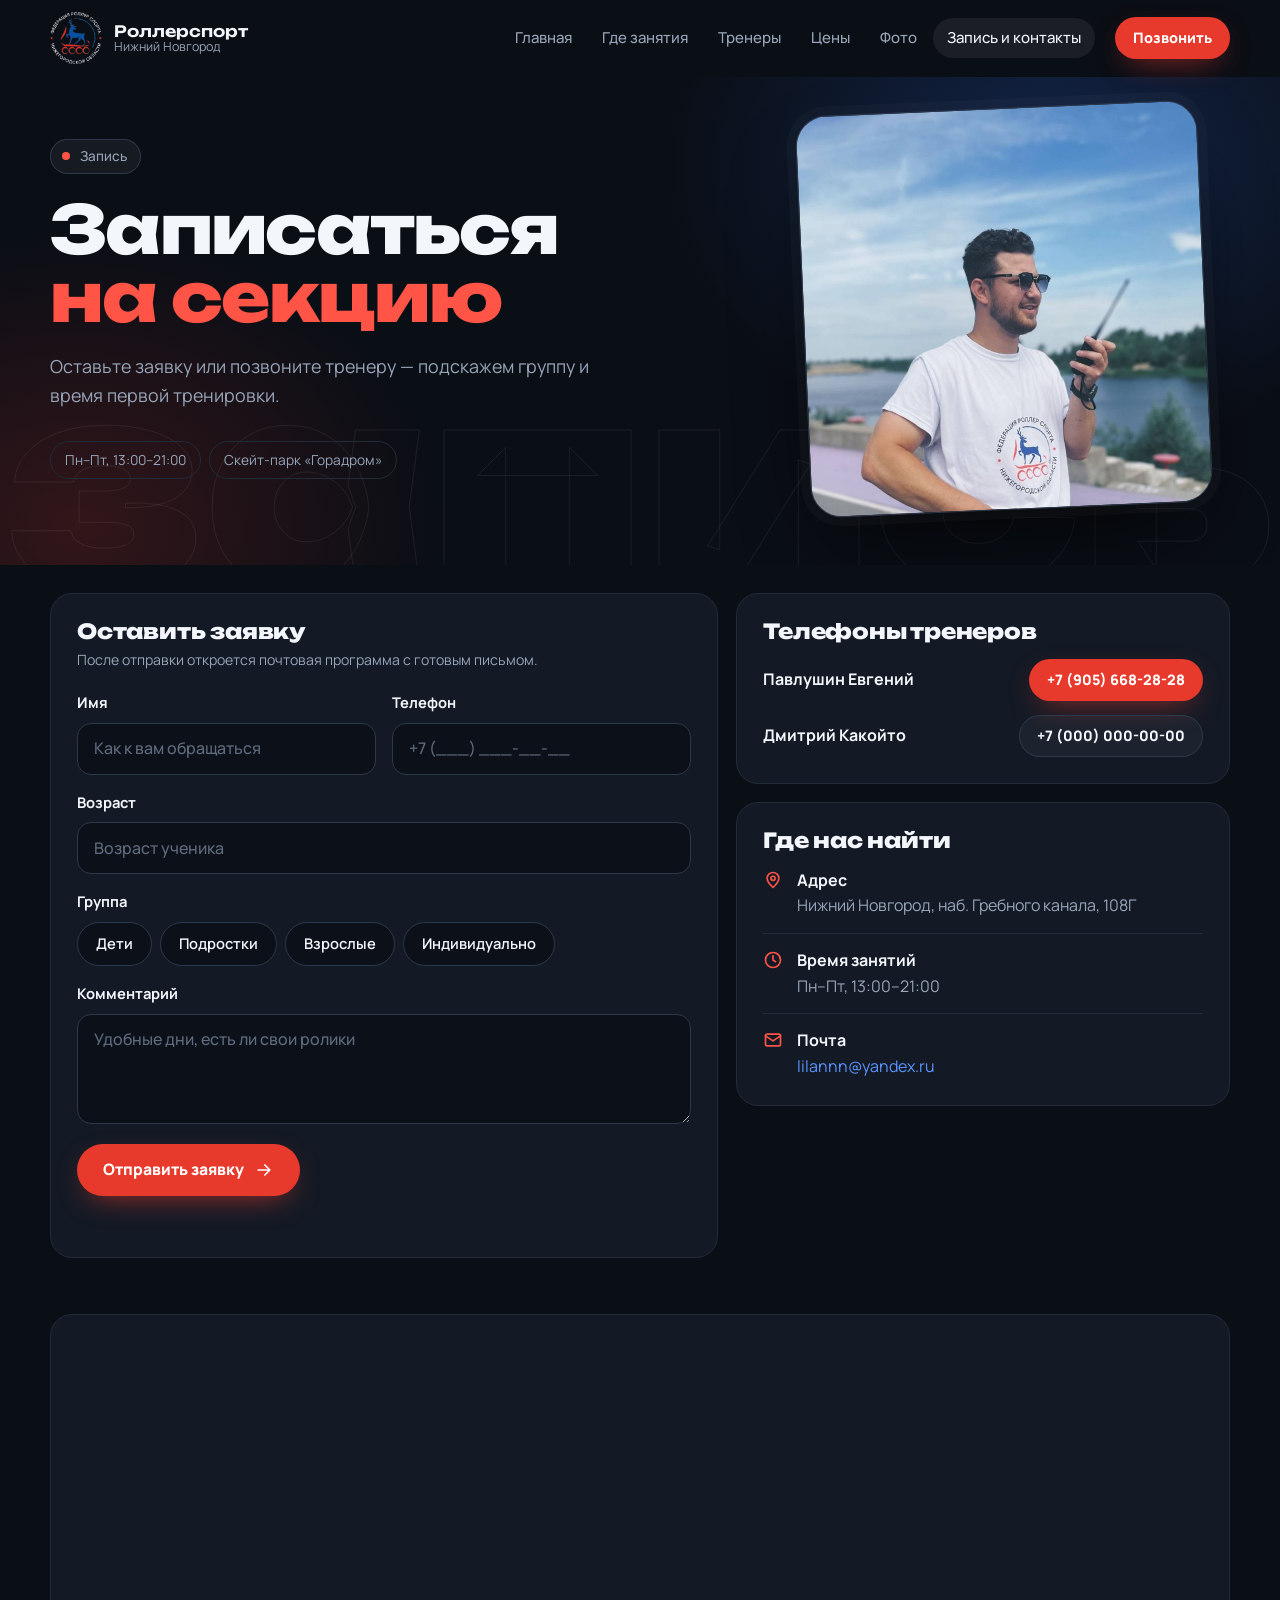
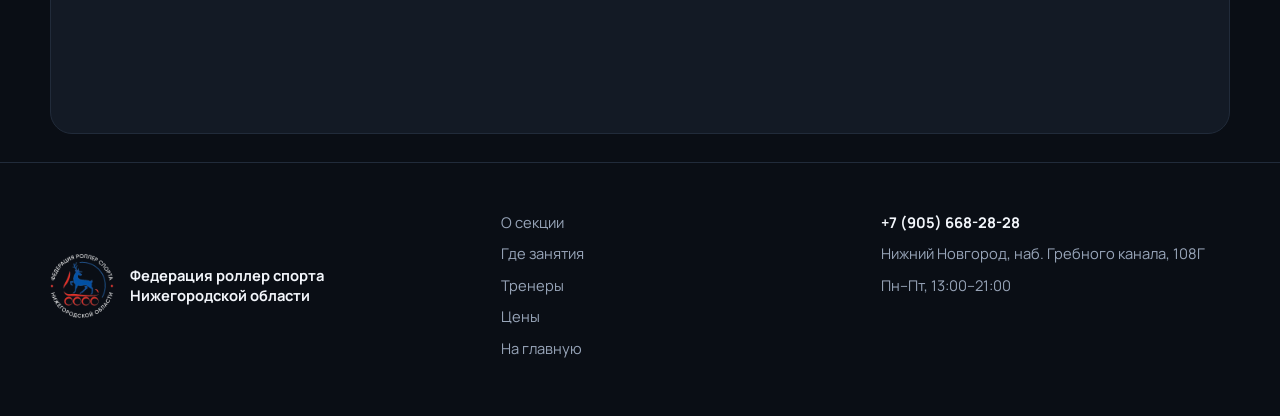
==== contact.html @ e59a6d03 "Add files via upload" ====
<!DOCTYPE html>
<html lang="ru">
<head>
    <meta charset="UTF-8">
    <meta name="viewport" content="width=device-width, initial-scale=1.0">
    <title>Запись и контакты — секция роллерспорта</title>
    <meta name="description" content="Запись в секцию роллерспорта в Нижнем Новгороде: заявка, телефоны тренеров, адрес и карта.">
    <meta name="theme-color" content="#0a0e15">
    <link rel="icon" href="assets/images/logo1.png">
    <link rel="preconnect" href="https://fonts.googleapis.com">
    <link rel="preconnect" href="https://fonts.gstatic.com" crossorigin>
    <link rel="stylesheet" href="https://fonts.googleapis.com/css2?family=Manrope:wght@400;500;700;800&family=Unbounded:wght@600;800&display=swap">
    <link rel="stylesheet" href="css/style.css">
    <script>document.documentElement.classList.add("js");</script>
</head>
<body>
    <header class="site-header" data-header>
        <div class="wrap header-inner">
            <a class="brand" href="index.html" aria-label="На главную">
                <img src="assets/images/logo-light.png" alt="Федерация роллер спорта Нижегородской области" width="52" height="52">
                <span class="brand-text">
                    <span class="brand-name">Роллерспорт</span>
                    <span class="brand-sub">Нижний Новгород</span>
                </span>
            </a>
            <nav class="nav" id="site-nav">
                <a href="index.html">Главная</a>
                <a href="index.html#place">Где занятия</a>
                <a href="index.html#coaches">Тренеры</a>
                <a href="index.html#prices">Цены</a>
                <a href="index.html#media">Фото</a>
                <a class="active" href="contact.html">Запись и контакты</a>
            </nav>
            <a class="btn btn-sm header-cta" href="tel:+79056682828">Позвонить</a>
            <button class="burger" type="button" aria-label="Меню" aria-expanded="false" aria-controls="site-nav" data-burger>
                <span></span><span></span>
            </button>
        </div>
    </header>

    <main>
        <section class="hero hero-page">
            <div class="hero-bg-word" aria-hidden="true">запись</div>
            <div class="wrap hero-grid">
                <div class="hero-text">
                    <p class="eyebrow" data-reveal><span class="live-dot"></span>Запись</p>
                    <h1 data-reveal style="--i:1">Записаться <em>на&nbsp;секцию</em></h1>
                    <p class="lead" data-reveal style="--i:2">
                        Оставьте заявку или позвоните тренеру — подскажем группу
                        и время первой тренировки.
                    </p>
                    <ul class="hero-facts" data-reveal style="--i:3">
                        <li>Пн–Пт, 13:00–21:00</li>
                        <li>Скейт-парк «Горадром»</li>
                    </ul>
                </div>
                <div class="page-photo-wrap" data-reveal style="--i:2">
                    <div class="page-photo">
                        <img src="assets/images/1beec65c-766d-4bf1-a9e1-2bc801464bb8.jpg" alt="Команда секции">
                    </div>
                </div>
            </div>
        </section>

        <section class="section section-tight">
            <div class="wrap">
                <div class="contact-grid">
                    <article class="card form-card" data-reveal>
                        <h2>Оставить заявку</h2>
                        <p class="form-note">После отправки откроется почтовая программа с готовым письмом.</p>
                        <form class="form" data-signup-form data-email="lilannn@yandex.ru">
                            <div class="form-row">
                                <label>
                                    Имя
                                    <input name="name" type="text" placeholder="Как к вам обращаться" autocomplete="name" required>
                                </label>
                                <label>
                                    Телефон
                                    <input name="phone" type="tel" placeholder="+7 (___) ___-__-__" autocomplete="tel" required>
                                </label>
                            </div>
                            <label>
                                Возраст
                                <input name="age" type="number" min="3" max="80" placeholder="Возраст ученика" inputmode="numeric">
                            </label>
                            <fieldset class="group-pick">
                                <legend>Группа</legend>
                                <label class="pill"><input type="radio" name="group" value="Дети" required><span>Дети</span></label>
                                <label class="pill"><input type="radio" name="group" value="Подростки"><span>Подростки</span></label>
                                <label class="pill"><input type="radio" name="group" value="Взрослые"><span>Взрослые</span></label>
                                <label class="pill"><input type="radio" name="group" value="Индивидуально"><span>Индивидуально</span></label>
                            </fieldset>
                            <label>
                                Комментарий
                                <textarea name="comment" placeholder="Удобные дни, есть ли свои ролики"></textarea>
                            </label>
                            <button class="btn" type="submit">
                                Отправить заявку
                                <svg class="icon" viewBox="0 0 24 24" aria-hidden="true"><path d="M5 12h14M13 6l6 6-6 6"/></svg>
                            </button>
                            <p class="form-status" data-form-status role="status"></p>
                        </form>
                    </article>

                    <div class="stack">
                        <article class="card" data-reveal style="--i:1">
                            <h2>Телефоны тренеров</h2>
                            <ul class="phone-list">
                                <li>
                                    <span>Павлушин Евгений</span>
                                    <a class="btn btn-sm" href="tel:+79056682828">+7 (905) 668-28-28</a>
                                </li>
                                <li>
                                    <span>Дмитрий Какойто</span>
                                    <a class="btn btn-sm btn-ghost" href="tel:+70000000000">+7 (000) 000-00-00</a>
                                </li>
                            </ul>
                        </article>

                        <article class="card" data-reveal style="--i:2">
                            <h2>Где нас найти</h2>
                            <ul class="info-list">
                                <li>
                                    <svg class="icon" viewBox="0 0 24 24" aria-hidden="true"><path d="M12 21s-7-6.2-7-11a7 7 0 0 1 14 0c0 4.8-7 11-7 11z"/><circle cx="12" cy="10" r="2.5"/></svg>
                                    <div><strong>Адрес</strong>Нижний Новгород, наб. Гребного канала, 108Г</div>
                                </li>
                                <li>
                                    <svg class="icon" viewBox="0 0 24 24" aria-hidden="true"><circle cx="12" cy="12" r="9"/><path d="M12 7v5l3 2"/></svg>
                                    <div><strong>Время занятий</strong>Пн–Пт, 13:00–21:00</div>
                                </li>
                                <li>
                                    <svg class="icon" viewBox="0 0 24 24" aria-hidden="true"><rect x="3" y="5" width="18" height="14" rx="2"/><path d="M3 7l9 6 9-6"/></svg>
                                    <div><strong>Почта</strong><a href="mailto:lilannn@yandex.ru">lilannn@yandex.ru</a></div>
                                </li>
                            </ul>
                        </article>
                    </div>
                </div>
            </div>
        </section>

        <section class="section section-tight">
            <div class="wrap">
                <div class="map-frame" data-reveal>
                    <iframe
                        src="https://yandex.ru/map-widget/v1/?text=%D0%9D%D0%B8%D0%B6%D0%BD%D0%B8%D0%B9%20%D0%9D%D0%BE%D0%B2%D0%B3%D0%BE%D1%80%D0%BE%D0%B4%2C%20%D0%BD%D0%B0%D0%B1%D0%B5%D1%80%D0%B5%D0%B6%D0%BD%D0%B0%D1%8F%20%D0%93%D1%80%D0%B5%D0%B1%D0%BD%D0%BE%D0%B3%D0%BE%20%D0%BA%D0%B0%D0%BD%D0%B0%D0%BB%D0%B0%2C%20108%D0%93&amp;z=15"
                        title="Карта: набережная Гребного канала, 108Г"
                        loading="lazy"
                        allowfullscreen></iframe>
                </div>
            </div>
        </section>
    </main>

    <footer class="site-footer">
        <div class="wrap footer-inner">
            <div class="footer-brand">
                <img src="assets/images/logo-light.png" alt="" width="64" height="64" loading="lazy">
                <p>Федерация роллер спорта<br>Нижегородской области</p>
            </div>
            <nav class="footer-nav" aria-label="Разделы">
                <a href="index.html#about">О секции</a>
                <a href="index.html#place">Где занятия</a>
                <a href="index.html#coaches">Тренеры</a>
                <a href="index.html#prices">Цены</a>
                <a href="index.html">На главную</a>
            </nav>
            <div class="footer-contacts">
                <a href="tel:+79056682828">+7 (905) 668-28-28</a>
                <span>Нижний Новгород, наб. Гребного канала, 108Г</span>
                <span>Пн–Пт, 13:00–21:00</span>
            </div>
        </div>
    </footer>

    <script src="js/main.js"></script>
</body>
</html>
---- css/style.css ----
/* Цвета взяты из логотипа федерации: красный и синий на тёмном фоне */
:root {
    --bg: #0a0e15;
    --bg-alt: #0d121b;
    --card: #131a25;
    --card-2: #182130;
    --line: #212b3a;
    --line-2: #2c384b;
    --text: #f3f6fb;
    --muted: #98a5b9;
    --red: #e8392d;
    --red-2: #ff5446;
    --blue: #2a64d4;
    --blue-2: #5b95ff;
    --ok: #57d9a3;
    --danger: #ff6b6b;
    --radius: 22px;
    --radius-sm: 14px;
    --ease-out: cubic-bezier(0.22, 1, 0.36, 1);
    --font-display: "Unbounded", "Arial Black", Arial, sans-serif;
    --font-body: "Manrope", Arial, Helvetica, sans-serif;
}

*,
*::before,
*::after {
    box-sizing: border-box;
    margin: 0;
    padding: 0;
}

html {
    scroll-behavior: smooth;
    scroll-padding-top: 88px;
    -webkit-text-size-adjust: 100%;
}

body {
    font-family: var(--font-body);
    font-size: 1rem;
    background: var(--bg);
    color: var(--text);
    line-height: 1.6;
    min-height: 100vh;
    overflow-x: hidden;
    -webkit-tap-highlight-color: transparent;
}

::selection {
    background: var(--red);
    color: #fff;
}

img,
video {
    max-width: 100%;
    display: block;
}

a {
    color: var(--blue-2);
    text-decoration: none;
}

button {
    font: inherit;
    color: inherit;
}

:focus-visible {
    outline: 2px solid var(--blue-2);
    outline-offset: 3px;
}

.icon {
    width: 20px;
    height: 20px;
    flex: none;
    fill: none;
    stroke: currentColor;
    stroke-width: 2;
    stroke-linecap: round;
    stroke-linejoin: round;
}

.wrap {
    width: min(1180px, calc(100% - 32px));
    margin: 0 auto;
}

h1,
h2,
h3 {
    font-family: var(--font-display);
    line-height: 1.1;
    letter-spacing: -0.01em;
    text-wrap: balance;
}

h1 {
    font-weight: 800;
    font-size: clamp(2.2rem, 5.2vw, 4.4rem);
    line-height: 1.02;
    letter-spacing: -0.025em;
    margin-bottom: 20px;
    hyphens: manual;
}

h1 em {
    font-style: normal;
    color: var(--red-2);
}

h2 {
    font-weight: 800;
    font-size: clamp(1.7rem, 3.4vw, 2.6rem);
}

h3 {
    font-weight: 600;
    font-size: 1.15rem;
}

/* ---------- Кнопки ---------- */

.btn {
    display: inline-flex;
    align-items: center;
    justify-content: center;
    gap: 10px;
    min-height: 52px;
    padding: 0 26px;
    border: 0;
    border-radius: 999px;
    background: var(--red);
    color: #fff;
    font-weight: 800;
    font-size: 0.98rem;
    cursor: pointer;
    white-space: nowrap;
    transition: background-color 0.2s, transform 0.16s var(--ease-out), box-shadow 0.2s;
    box-shadow: 0 10px 30px -12px rgba(232, 57, 45, 0.8);
}

.btn:active {
    transform: scale(0.97);
}

.btn-sm {
    min-height: 42px;
    padding: 0 18px;
    font-size: 0.9rem;
}

.btn-ghost {
    background: rgba(255, 255, 255, 0.04);
    color: var(--text);
    box-shadow: inset 0 0 0 1px var(--line-2);
}

.round-btn {
    display: grid;
    place-items: center;
    width: 44px;
    height: 44px;
    border: 0;
    border-radius: 50%;
    background: rgba(10, 14, 21, 0.55);
    -webkit-backdrop-filter: blur(10px);
    backdrop-filter: blur(10px);
    color: #fff;
    cursor: pointer;
    box-shadow: inset 0 0 0 1px rgba(255, 255, 255, 0.14);
    transition: background-color 0.2s, transform 0.16s var(--ease-out);
}

.round-btn:active {
    transform: scale(0.94);
}

.link-arrow {
    display: inline-flex;
    align-items: center;
    gap: 8px;
    font-weight: 700;
    color: var(--text);
}

.link-arrow .icon {
    width: 18px;
    height: 18px;
    color: var(--red-2);
    transition: transform 0.25s var(--ease-out);
}

@media (hover: hover) and (pointer: fine) {
    .btn:hover {
        background: var(--red-2);
    }

    .btn-ghost:hover {
        background: rgba(255, 255, 255, 0.09);
    }

    .round-btn:hover {
        background: rgba(10, 14, 21, 0.8);
    }

    .link-arrow:hover .icon {
        transform: translateX(4px);
    }
}

/* ---------- Шапка ---------- */

.site-header {
    position: sticky;
    top: 0;
    z-index: 50;
    border-bottom: 1px solid transparent;
    transition: background-color 0.3s, border-color 0.3s;
}

.site-header.is-scrolled,
.site-header.nav-open {
    background: rgba(10, 14, 21, 0.85);
    -webkit-backdrop-filter: blur(14px);
    backdrop-filter: blur(14px);
    border-color: var(--line);
}

.header-inner {
    display: flex;
    align-items: center;
    gap: 20px;
    min-height: 76px;
}

/* Светлая версия логотипа (logo-light.png) стоит прямо на тёмном фоне, без подложки */
.brand {
    display: flex;
    align-items: center;
    gap: 12px;
    color: var(--text);
    margin-right: auto;
}

.brand img {
    width: 52px;
    height: 52px;
}

.brand-text {
    display: grid;
    line-height: 1.15;
}

.brand-name {
    font-family: var(--font-display);
    font-weight: 600;
    font-size: 0.98rem;
}

.brand-sub {
    font-size: 0.78rem;
    color: var(--muted);
}

.nav {
    display: flex;
    gap: 2px;
}

.nav a {
    padding: 8px 14px;
    border-radius: 999px;
    color: var(--muted);
    font-weight: 500;
    font-size: 0.94rem;
    transition: color 0.2s, background-color 0.2s;
}

.nav a.active {
    color: var(--text);
    background: rgba(255, 255, 255, 0.07);
}

@media (hover: hover) and (pointer: fine) {
    .nav a:hover {
        color: var(--text);
        background: rgba(255, 255, 255, 0.05);
    }
}

.burger {
    display: none;
    width: 44px;
    height: 44px;
    border: 0;
    border-radius: 50%;
    background: rgba(255, 255, 255, 0.06);
    cursor: pointer;
    position: relative;
}

.burger span {
    position: absolute;
    left: 13px;
    right: 13px;
    height: 2px;
    border-radius: 2px;
    background: var(--text);
    transition: transform 0.25s var(--ease-out);
}

.burger span:first-child {
    transform: translateY(-4px);
}

.burger span:last-child {
    transform: translateY(4px);
}

.nav-open .burger span:first-child {
    transform: rotate(45deg);
}

.nav-open .burger span:last-child {
    transform: rotate(-45deg);
}

/* ---------- Первый экран ---------- */

.hero {
    position: relative;
    overflow: hidden;
    padding: 32px 0 88px;
}

.hero::before {
    content: "";
    position: absolute;
    inset: 0;
    background:
        radial-gradient(560px 420px at 82% 18%, rgba(42, 100, 212, 0.28), transparent 70%),
        radial-gradient(520px 420px at 6% 92%, rgba(232, 57, 45, 0.18), transparent 70%);
    pointer-events: none;
}

.hero-bg-word {
    position: absolute;
    left: 50%;
    bottom: -0.2em;
    transform: translateX(-50%);
    font-family: var(--font-display);
    font-weight: 800;
    font-size: clamp(6rem, 21vw, 19rem);
    line-height: 1;
    color: transparent;
    -webkit-text-stroke: 1px rgba(255, 255, 255, 0.07);
    white-space: nowrap;
    pointer-events: none;
    user-select: none;
}

.hero-grid {
    position: relative;
    display: grid;
    grid-template-columns: 1.2fr 0.8fr;
    gap: 48px;
    align-items: center;
}

.eyebrow {
    display: inline-flex;
    align-items: center;
    gap: 10px;
    margin-bottom: 22px;
    padding: 7px 14px 7px 12px;
    border-radius: 999px;
    background: rgba(255, 255, 255, 0.05);
    box-shadow: inset 0 0 0 1px var(--line-2);
    color: var(--muted);
    font-size: 0.85rem;
    font-weight: 500;
}

.live-dot {
    width: 8px;
    height: 8px;
    border-radius: 50%;
    background: var(--red-2);
    box-shadow: 0 0 0 0 rgba(255, 84, 70, 0.6);
    animation: pulse 2.4s ease-out infinite;
}

@keyframes pulse {
    0% { box-shadow: 0 0 0 0 rgba(255, 84, 70, 0.55); }
    70%, 100% { box-shadow: 0 0 0 10px rgba(255, 84, 70, 0); }
}

.lead {
    color: var(--muted);
    font-size: 1.12rem;
    max-width: 52ch;
}

.hero-actions {
    display: flex;
    gap: 12px;
    flex-wrap: wrap;
    margin-top: 30px;
}

.hero-facts {
    list-style: none;
    display: flex;
    flex-wrap: wrap;
    gap: 8px;
    margin-top: 32px;
}

.hero-facts li {
    padding: 7px 14px;
    border-radius: 999px;
    border: 1px solid var(--line);
    color: var(--muted);
    font-size: 0.86rem;
}

.hero-media {
    position: relative;
    justify-self: center;
    width: min(100%, 340px);
}

.video-frame {
    position: relative;
    aspect-ratio: 9 / 16;
    border-radius: 30px;
    overflow: hidden;
    background: var(--card);
    transform: rotate(2.5deg);
    box-shadow:
        0 0 0 1px var(--line-2),
        0 0 0 10px rgba(255, 255, 255, 0.025),
        0 40px 90px -30px rgba(0, 0, 0, 0.9),
        0 20px 60px -30px rgba(42, 100, 212, 0.6);
}

.video-frame video {
    width: 100%;
    height: 100%;
    object-fit: cover;
}

.video-ctrl {
    position: absolute;
    right: 14px;
    bottom: 14px;
    display: flex;
    gap: 8px;
}

.icon-play,
.icon-sound,
.is-paused .icon-pause,
.has-sound .icon-muted {
    display: none;
}

.is-paused .icon-play,
.has-sound .icon-sound {
    display: block;
}

/* Круглый бейдж с текстом по кругу — перекличка с логотипом */
.spin-badge {
    position: absolute;
    left: -64px;
    bottom: 56px;
    width: 128px;
    height: 128px;
    display: grid;
    place-items: center;
    border-radius: 50%;
    background: var(--red);
    color: #fff;
    box-shadow: 0 18px 40px -14px rgba(232, 57, 45, 0.9);
    transition: transform 0.3s var(--ease-out);
}

.spin-badge-ring {
    position: absolute;
    inset: 0;
    width: 100%;
    height: 100%;
    animation: spin 18s linear infinite;
}

.spin-badge-ring text {
    fill: #fff;
    font-family: var(--font-display);
    font-weight: 600;
    font-size: 10.5px;
    text-transform: uppercase;
}

.spin-badge-wheels {
    width: 50px;
    fill: none;
    stroke: #fff;
    stroke-width: 1.8;
}

@keyframes spin {
    to { transform: rotate(360deg); }
}

@media (hover: hover) and (pointer: fine) {
    .spin-badge:hover {
        transform: scale(1.06);
    }
}

/* ---------- Бегущие ленты ---------- */

.tickers {
    position: relative;
    z-index: 2;
    height: 150px;
    margin-top: -40px;
    overflow: hidden;
}

.ticker {
    position: absolute;
    left: -5%;
    width: 110%;
    top: 50%;
    padding: 14px 0;
    overflow: hidden;
}

.ticker-red {
    background: var(--red);
    transform: translateY(-50%) rotate(-2.5deg);
    box-shadow: 0 20px 40px -20px rgba(0, 0, 0, 0.8);
}

.ticker-blue {
    background: var(--blue);
    transform: translateY(-50%) rotate(2deg);
}

.ticker-track {
    display: flex;
    width: max-content;
    animation: ticker 38s linear infinite;
}

.ticker-blue .ticker-track {
    animation-direction: reverse;
    animation-duration: 46s;
}

.ticker-group {
    display: flex;
}

.ticker span {
    display: inline-flex;
    align-items: center;
    font-family: var(--font-display);
    font-weight: 800;
    font-size: clamp(1rem, 2vw, 1.35rem);
    text-transform: uppercase;
    letter-spacing: 0.02em;
    color: #fff;
    white-space: nowrap;
}

.ticker span::after {
    content: "";
    width: 12px;
    height: 12px;
    margin: 0 28px;
    border: 2.5px solid currentColor;
    border-radius: 50%;
    opacity: 0.7;
}

@keyframes ticker {
    to { transform: translateX(-50%); }
}

/* ---------- Секции ---------- */

.section {
    padding: 88px 0;
}

.section-tight {
    padding: 28px 0;
}

.section-alt {
    background: var(--bg-alt);
    border-block: 1px solid var(--line);
}

.section-head {
    display: flex;
    justify-content: space-between;
    align-items: flex-end;
    gap: 24px 48px;
    margin-bottom: 40px;
}

.section-head p {
    color: var(--muted);
    max-width: 40ch;
}

.section-num {
    display: inline-block;
    margin-bottom: 12px;
    font-family: var(--font-display);
    font-weight: 600;
    font-size: 0.85rem;
    color: var(--red-2);
}

.section-num::after {
    content: "";
    display: inline-block;
    width: 32px;
    height: 2px;
    margin-left: 10px;
    vertical-align: middle;
    background: currentColor;
}

.grid-3,
.grid-2 {
    display: grid;
    gap: 18px;
}

.grid-3 {
    grid-template-columns: repeat(3, 1fr);
}

.grid-2 {
    grid-template-columns: 1fr 1fr;
}

.card {
    background: var(--card);
    border: 1px solid var(--line);
    border-radius: var(--radius);
    padding: 26px;
}

.card h2 {
    font-size: 1.3rem;
    margin-bottom: 16px;
}

.stack {
    display: grid;
    gap: 18px;
    align-content: start;
}

/* Счётчики */
.stats {
    display: grid;
    grid-template-columns: repeat(4, 1fr);
    margin-bottom: 40px;
    border: 1px solid var(--line);
    border-radius: var(--radius);
    background: var(--card);
    overflow: hidden;
}

.stat {
    padding: 26px 24px;
    border-left: 1px solid var(--line);
}

.stat:first-child {
    border-left: 0;
}

.stat dt {
    display: flex;
    align-items: baseline;
    gap: 8px;
    font-family: var(--font-display);
    font-weight: 800;
    font-size: clamp(2.4rem, 4vw, 3.4rem);
    line-height: 1;
    color: var(--text);
    font-variant-numeric: tabular-nums;
}

.stat:nth-child(odd) dt span {
    color: var(--red-2);
}

.stat:nth-child(even) dt span {
    color: var(--blue-2);
}

.stat dt small {
    font-size: 1rem;
    font-weight: 600;
}

.stat dd {
    margin-top: 10px;
    color: var(--muted);
    font-size: 0.92rem;
}

/* Карточки «О секции» */
.feature {
    background: var(--card);
    border: 1px solid var(--line);
    border-radius: var(--radius);
    padding: 10px 10px 24px;
}

.feature h3,
.feature p {
    padding: 0 14px;
}

.feature h3 {
    margin: 20px 0 8px;
    font-size: 1.25rem;
}

.feature p {
    color: var(--muted);
}

.feature-photo {
    position: relative;
    aspect-ratio: 4 / 3;
    border-radius: 16px;
    overflow: hidden;
    background: var(--card-2);
}

.feature-photo img,
.coach-photo img,
.place-photo img,
.bento-item img,
.page-photo img {
    width: 100%;
    height: 100%;
    object-fit: cover;
    transition: transform 0.7s var(--ease-out);
}

.chip {
    position: absolute;
    left: 12px;
    top: 12px;
    padding: 5px 12px;
    border-radius: 999px;
    background: rgba(10, 14, 21, 0.7);
    -webkit-backdrop-filter: blur(8px);
    backdrop-filter: blur(8px);
    font-size: 0.8rem;
    font-weight: 700;
}

@media (hover: hover) and (pointer: fine) {
    .feature:hover .feature-photo img,
    .coach:hover .coach-photo img,
    .place-photo:hover img,
    .bento-item:hover img {
        transform: scale(1.05);
    }
}

/* Где занятия */
.place {
    display: grid;
    grid-template-columns: 0.9fr 1.1fr;
    gap: 18px;
}

.place-card {
    display: flex;
    flex-direction: column;
    gap: 24px;
}

.place-card .btn {
    align-self: flex-start;
    margin-top: auto;
}

.info-list {
    list-style: none;
}

.info-list li {
    display: flex;
    gap: 14px;
    padding: 14px 0;
    border-bottom: 1px solid var(--line);
    color: var(--muted);
}

.info-list li:first-child {
    padding-top: 0;
}

.info-list li:last-child {
    border-bottom: 0;
    padding-bottom: 0;
}

.info-list .icon {
    margin-top: 2px;
    color: var(--red-2);
}

.info-list strong {
    display: block;
    color: var(--text);
    font-weight: 700;
}

.place-photo {
    position: relative;
    min-height: 360px;
    border-radius: var(--radius);
    overflow: hidden;
    background: var(--card);
}

.place-photo img {
    position: absolute;
    inset: 0;
}

.place-photo figcaption {
    position: absolute;
    left: 0;
    right: 0;
    bottom: 0;
    padding: 60px 24px 22px;
    background: linear-gradient(transparent, rgba(5, 8, 13, 0.85));
    font-family: var(--font-display);
    font-weight: 600;
    font-size: 1.15rem;
}

/* Тренеры */
.coach {
    display: grid;
    grid-template-columns: 0.85fr 1fr;
    gap: 6px;
    background: var(--card);
    border: 1px solid var(--line);
    border-radius: var(--radius);
    padding: 10px;
}

.coach-photo {
    aspect-ratio: 4 / 5;
    border-radius: 16px;
    overflow: hidden;
    background: var(--card-2);
}

.coach-body {
    display: flex;
    flex-direction: column;
    padding: 16px 14px 14px 18px;
}

.coach-body h3 {
    font-size: 1.3rem;
}

.coach-groups {
    margin-top: 8px;
    color: var(--muted);
}

.coach-exp {
    margin: auto 0 20px;
    padding-top: 20px;
    color: var(--muted);
    font-size: 0.95rem;
}

.coach-exp span {
    display: block;
    font-family: var(--font-display);
    font-weight: 800;
    font-size: 3.4rem;
    line-height: 1;
    color: var(--text);
}

.coach-body .btn {
    align-self: flex-start;
}

/* Цены */
.price-card {
    position: relative;
    display: flex;
    flex-direction: column;
    gap: 8px;
    padding: 28px 26px;
    background: var(--card);
    border: 1px solid var(--line);
    border-radius: var(--radius);
    overflow: hidden;
}

.price-card p {
    color: var(--muted);
}

.price-card .price {
    margin: 18px 0 20px;
    font-family: var(--font-display);
    font-weight: 600;
    font-size: 1.5rem;
    color: var(--text);
}

.price-card .link-arrow {
    margin-top: auto;
}

.price-tag {
    display: grid;
    place-items: center;
    width: 56px;
    height: 56px;
    margin-bottom: 16px;
    border-radius: 50%;
    border: 2px solid var(--line-2);
    font-family: var(--font-display);
    font-weight: 800;
    font-size: 1rem;
}

.price-card-accent {
    background:
        radial-gradient(380px 240px at 100% 0%, rgba(232, 57, 45, 0.28), transparent 70%),
        var(--card);
    border-color: rgba(232, 57, 45, 0.45);
}

.price-card-accent .price-tag {
    border-color: var(--red);
    color: var(--red-2);
}

/* Галерея */
.bento {
    display: grid;
    grid-template-columns: repeat(3, 1fr);
    grid-auto-rows: 260px;
    gap: 14px;
}

.bento-item {
    position: relative;
    padding: 0;
    border: 0;
    border-radius: var(--radius);
    overflow: hidden;
    background: var(--card);
    cursor: zoom-in;
    text-align: left;
}

.bento-wide {
    grid-column: span 2;
}

.bento-tall {
    grid-row: span 2;
}

.bento-caption {
    position: absolute;
    left: 0;
    right: 0;
    bottom: 0;
    padding: 48px 18px 16px;
    background: linear-gradient(transparent, rgba(5, 8, 13, 0.85));
    font-weight: 700;
    font-size: 0.92rem;
    opacity: 0;
    transform: translateY(6px);
    transition: opacity 0.3s, transform 0.3s var(--ease-out);
}

@media (hover: hover) and (pointer: fine) {
    .bento-item:hover .bento-caption {
        opacity: 1;
        transform: none;
    }
}

@media (hover: none) {
    .bento-caption {
        opacity: 1;
        transform: none;
    }
}

/* Просмотр фото */
.lightbox {
    width: 100%;
    height: 100%;
    max-width: none;
    max-height: none;
    border: 0;
    padding: 24px 72px;
    background: transparent;
    color: var(--text);
    overflow: hidden;
}

.lightbox[open] {
    display: grid;
    place-items: center;
    animation: fade-in 0.25s ease-out;
}

.lightbox::backdrop {
    background: rgba(4, 6, 10, 0.92);
}

.lightbox figure {
    display: grid;
    justify-items: center;
    gap: 14px;
    max-height: 100%;
}

.lightbox img {
    max-width: 100%;
    max-height: calc(100vh - 120px);
    max-height: calc(100dvh - 120px);
    border-radius: 16px;
    object-fit: contain;
    animation: zoom-in 0.3s var(--ease-out);
}

.lightbox figcaption {
    color: var(--muted);
    text-align: center;
}

.lightbox-close {
    position: absolute;
    top: 18px;
    right: 18px;
}

.lightbox-prev,
.lightbox-next {
    position: absolute;
    top: 50%;
    transform: translateY(-50%);
}

.lightbox-prev {
    left: 14px;
}

.lightbox-next {
    right: 14px;
}

.lightbox-prev:active,
.lightbox-next:active {
    transform: translateY(-50%) scale(0.94);
}

@keyframes fade-in {
    from { opacity: 0; }
}

@keyframes zoom-in {
    from { transform: scale(0.96); }
}

/* Призыв с логотипом */
.section-cta {
    padding-top: 0;
}

.cta {
    position: relative;
    display: grid;
    grid-template-columns: 1fr auto;
    align-items: center;
    gap: 40px;
    padding: 56px;
    border-radius: 32px;
    border: 1px solid var(--line-2);
    background:
        radial-gradient(520px 360px at 92% 50%, rgba(42, 100, 212, 0.35), transparent 70%),
        radial-gradient(420px 300px at 0% 100%, rgba(232, 57, 45, 0.22), transparent 70%),
        var(--card);
    overflow: hidden;
}

.cta h2 {
    font-size: clamp(1.8rem, 3.6vw, 2.8rem);
    margin-bottom: 14px;
}

.cta p {
    color: var(--muted);
    max-width: 46ch;
}

.cta-logo {
    width: 240px;
    height: 240px;
    filter: drop-shadow(0 20px 40px rgba(0, 0, 0, 0.5));
}

/* ---------- Подвал ---------- */

.site-footer {
    border-top: 1px solid var(--line);
    padding: 48px 0 56px;
    color: var(--muted);
    font-size: 0.92rem;
}

.footer-inner {
    display: grid;
    grid-template-columns: 1.2fr 1fr 1fr;
    gap: 32px;
}

.footer-brand {
    display: flex;
    align-items: center;
    gap: 16px;
}

.footer-brand img {
    width: 64px;
    height: 64px;
}

.footer-brand p {
    color: var(--text);
    font-weight: 700;
    line-height: 1.35;
}

.footer-nav,
.footer-contacts {
    display: grid;
    gap: 8px;
    align-content: start;
}

.footer-nav a {
    color: var(--muted);
}

.footer-contacts a {
    color: var(--text);
    font-weight: 700;
}

@media (hover: hover) and (pointer: fine) {
    .footer-nav a:hover {
        color: var(--text);
    }
}

/* ---------- Страница записи ---------- */

.hero-page {
    padding-bottom: 56px;
}

.page-photo-wrap {
    width: min(100%, 400px);
    justify-self: center;
}

.page-photo {
    aspect-ratio: 1;
    border-radius: 30px;
    overflow: hidden;
    transform: rotate(-2.5deg);
    box-shadow:
        0 0 0 1px var(--line-2),
        0 0 0 10px rgba(255, 255, 255, 0.025),
        0 40px 90px -30px rgba(0, 0, 0, 0.9);
}

.contact-grid {
    display: grid;
    grid-template-columns: 1.15fr 0.85fr;
    gap: 18px;
    align-items: start;
}

.form-card h2 {
    margin-bottom: 6px;
}

.form {
    display: grid;
    gap: 16px;
}

.form-row {
    display: grid;
    grid-template-columns: 1fr 1fr;
    gap: 16px;
}

.form label,
.group-pick legend {
    display: grid;
    gap: 8px;
    font-size: 0.92rem;
    font-weight: 700;
}

.form input,
.form textarea {
    width: 100%;
    min-height: 52px;
    border: 1px solid var(--line-2);
    background: #0c1119;
    color: var(--text);
    border-radius: var(--radius-sm);
    padding: 12px 16px;
    font: inherit;
    font-weight: 500;
    font-size: 1rem;
    transition: border-color 0.2s, box-shadow 0.2s;
}

.form input::placeholder,
.form textarea::placeholder {
    color: #5f6b7e;
}

.form input:focus,
.form textarea:focus {
    outline: none;
    border-color: var(--blue-2);
    box-shadow: 0 0 0 4px rgba(91, 149, 255, 0.18);
}

.form textarea {
    min-height: 110px;
    resize: vertical;
}

.form .btn {
    justify-self: start;
    margin-top: 4px;
}

.group-pick {
    display: flex;
    flex-wrap: wrap;
    gap: 8px;
    border: 0;
}

.group-pick legend {
    margin-bottom: 8px;
}

.form .pill {
    display: block;
    position: relative;
    cursor: pointer;
}

.form .pill input {
    position: absolute;
    opacity: 0;
    width: 1px;
    height: 1px;
    min-height: 0;
    pointer-events: none;
}

.pill span {
    display: inline-flex;
    align-items: center;
    min-height: 44px;
    padding: 0 18px;
    border-radius: 999px;
    border: 1px solid var(--line-2);
    background: #0c1119;
    font-weight: 600;
    transition: background-color 0.2s, border-color 0.2s, color 0.2s;
}

.pill input:checked + span {
    background: var(--red);
    border-color: var(--red);
    color: #fff;
}

.pill input:focus-visible + span {
    outline: 2px solid var(--blue-2);
    outline-offset: 3px;
}

.form-note {
    color: var(--muted);
    font-size: 0.88rem;
    margin-bottom: 20px;
}

.form-status {
    min-height: 1.3em;
    font-size: 0.92rem;
}

.form-status.ok {
    color: var(--ok);
}

.form-status.err {
    color: var(--danger);
}

.phone-list {
    list-style: none;
    display: grid;
    gap: 14px;
}

.phone-list li {
    display: flex;
    flex-wrap: wrap;
    align-items: center;
    justify-content: space-between;
    gap: 10px;
    font-weight: 700;
}

.map-frame {
    height: 420px;
    border-radius: var(--radius);
    overflow: hidden;
    border: 1px solid var(--line);
    background: var(--card);
}

.map-frame iframe {
    width: 100%;
    height: 100%;
    border: 0;
    display: block;
}

/* ---------- Появление при прокрутке (только с JS) ---------- */

.js [data-reveal] {
    opacity: 0;
    transform: translateY(18px);
    transition:
        opacity 0.7s var(--ease-out),
        transform 0.7s var(--ease-out);
    transition-delay: calc(var(--i, 0) * 90ms);
}

.js [data-reveal].is-in {
    opacity: 1;
    transform: none;
}

@media (prefers-reduced-motion: reduce) {
    html {
        scroll-behavior: auto;
    }

    .js [data-reveal] {
        opacity: 1;
        transform: none;
        transition: none;
    }

    .ticker-track,
    .spin-badge-ring,
    .live-dot {
        animation: none;
    }
}

/* ---------- Адаптив ---------- */

@media (max-width: 1080px) {
    .nav a {
        padding: 8px 10px;
    }

    .header-cta {
        display: none;
    }
}

@media (max-width: 900px) {
    .burger {
        display: block;
    }

    .nav {
        position: absolute;
        top: 100%;
        left: 0;
        right: 0;
        display: none;
        flex-direction: column;
        gap: 2px;
        padding: 10px 16px 20px;
        background: var(--bg);
        box-shadow: 0 30px 60px -20px rgba(0, 0, 0, 0.8);
        border-bottom: 1px solid var(--line);
    }

    .nav-open .nav {
        display: flex;
        animation: menu-in 0.25s var(--ease-out);
    }

    .nav a {
        padding: 13px 14px;
        border-radius: 12px;
        font-size: 1.05rem;
    }

    .hero-grid,
    .grid-3,
    .grid-2,
    .place,
    .contact-grid {
        grid-template-columns: 1fr;
    }

    .hero-grid {
        gap: 56px;
    }

    .hero-media {
        width: min(100%, 300px);
    }

    .stats {
        grid-template-columns: 1fr 1fr;
    }

    .stat:nth-child(3) {
        border-left: 0;
    }

    .stat:nth-child(n + 3) {
        border-top: 1px solid var(--line);
    }

    .section-head {
        flex-direction: column;
        align-items: flex-start;
    }

    .bento {
        grid-template-columns: 1fr 1fr;
        grid-auto-rows: 200px;
    }

    .bento-tall {
        grid-row: span 2;
    }

    .cta {
        grid-template-columns: 1fr;
        padding: 36px 28px;
    }

    .cta-logo {
        grid-row: 1;
        width: 140px;
        height: 140px;
    }

    .footer-inner {
        grid-template-columns: 1fr 1fr;
    }

    .footer-brand {
        grid-column: 1 / -1;
    }
}

@keyframes menu-in {
    from {
        opacity: 0;
        transform: translateY(-8px);
    }
}

@media (max-width: 600px) {
    .header-inner {
        min-height: 68px;
    }

    .brand img {
        width: 46px;
        height: 46px;
    }

    .hero {
        padding: 20px 0 72px;
    }

    .lead {
        font-size: 1.02rem;
    }

    .hero-actions .btn {
        flex: 1 1 100%;
    }

    .hero-media {
        width: calc(100% - 40px);
    }

    .video-frame {
        aspect-ratio: 4 / 5;
    }

    .spin-badge {
        left: -24px;
        bottom: -36px;
        width: 104px;
        height: 104px;
    }

    .spin-badge-ring text {
        font-size: 11px;
    }

    /* На узком экране наклон почти не разводит ленты — ставим их на разную высоту */
    .tickers {
        height: 150px;
        margin-top: -24px;
    }

    .ticker {
        padding: 10px 0;
    }

    .ticker-blue {
        top: 34%;
        transform: translateY(-50%) rotate(4deg);
    }

    .ticker-red {
        top: 64%;
        transform: translateY(-50%) rotate(-4deg);
    }

    .ticker span::after {
        margin: 0 18px;
        width: 10px;
        height: 10px;
    }

    .section {
        padding: 64px 0;
    }

    .section-tight {
        padding: 16px 0;
    }

    .section-head {
        margin-bottom: 28px;
    }

    .card {
        padding: 22px 18px;
    }

    .stat {
        padding: 20px 18px;
    }

    .coach {
        grid-template-columns: 1fr;
    }

    .coach-photo {
        aspect-ratio: 4 / 3;
    }

    .coach-body {
        padding: 14px 10px 10px;
    }

    .bento {
        grid-template-columns: 1fr;
        grid-auto-rows: 240px;
    }

    .bento-wide,
    .bento-tall {
        grid-column: auto;
    }

    .bento-tall {
        grid-row: span 2;
    }

    .lightbox {
        padding: 72px 12px 84px;
    }

    .lightbox-prev,
    .lightbox-next {
        top: auto;
        bottom: 18px;
        transform: none;
    }

    .lightbox-prev:active,
    .lightbox-next:active {
        transform: scale(0.94);
    }

    .lightbox-prev {
        left: calc(50% - 56px);
    }

    .lightbox-next {
        right: calc(50% - 56px);
    }

    .cta {
        padding: 30px 20px;
        border-radius: 26px;
    }

    .cta .btn {
        flex: 1 1 100%;
    }

    .form-row {
        grid-template-columns: 1fr;
    }

    .form .btn {
        justify-self: stretch;
    }

    .page-photo-wrap {
        width: calc(100% - 40px);
    }

    .map-frame {
        height: 340px;
    }

    .footer-inner {
        grid-template-columns: 1fr;
        gap: 24px;
    }
}
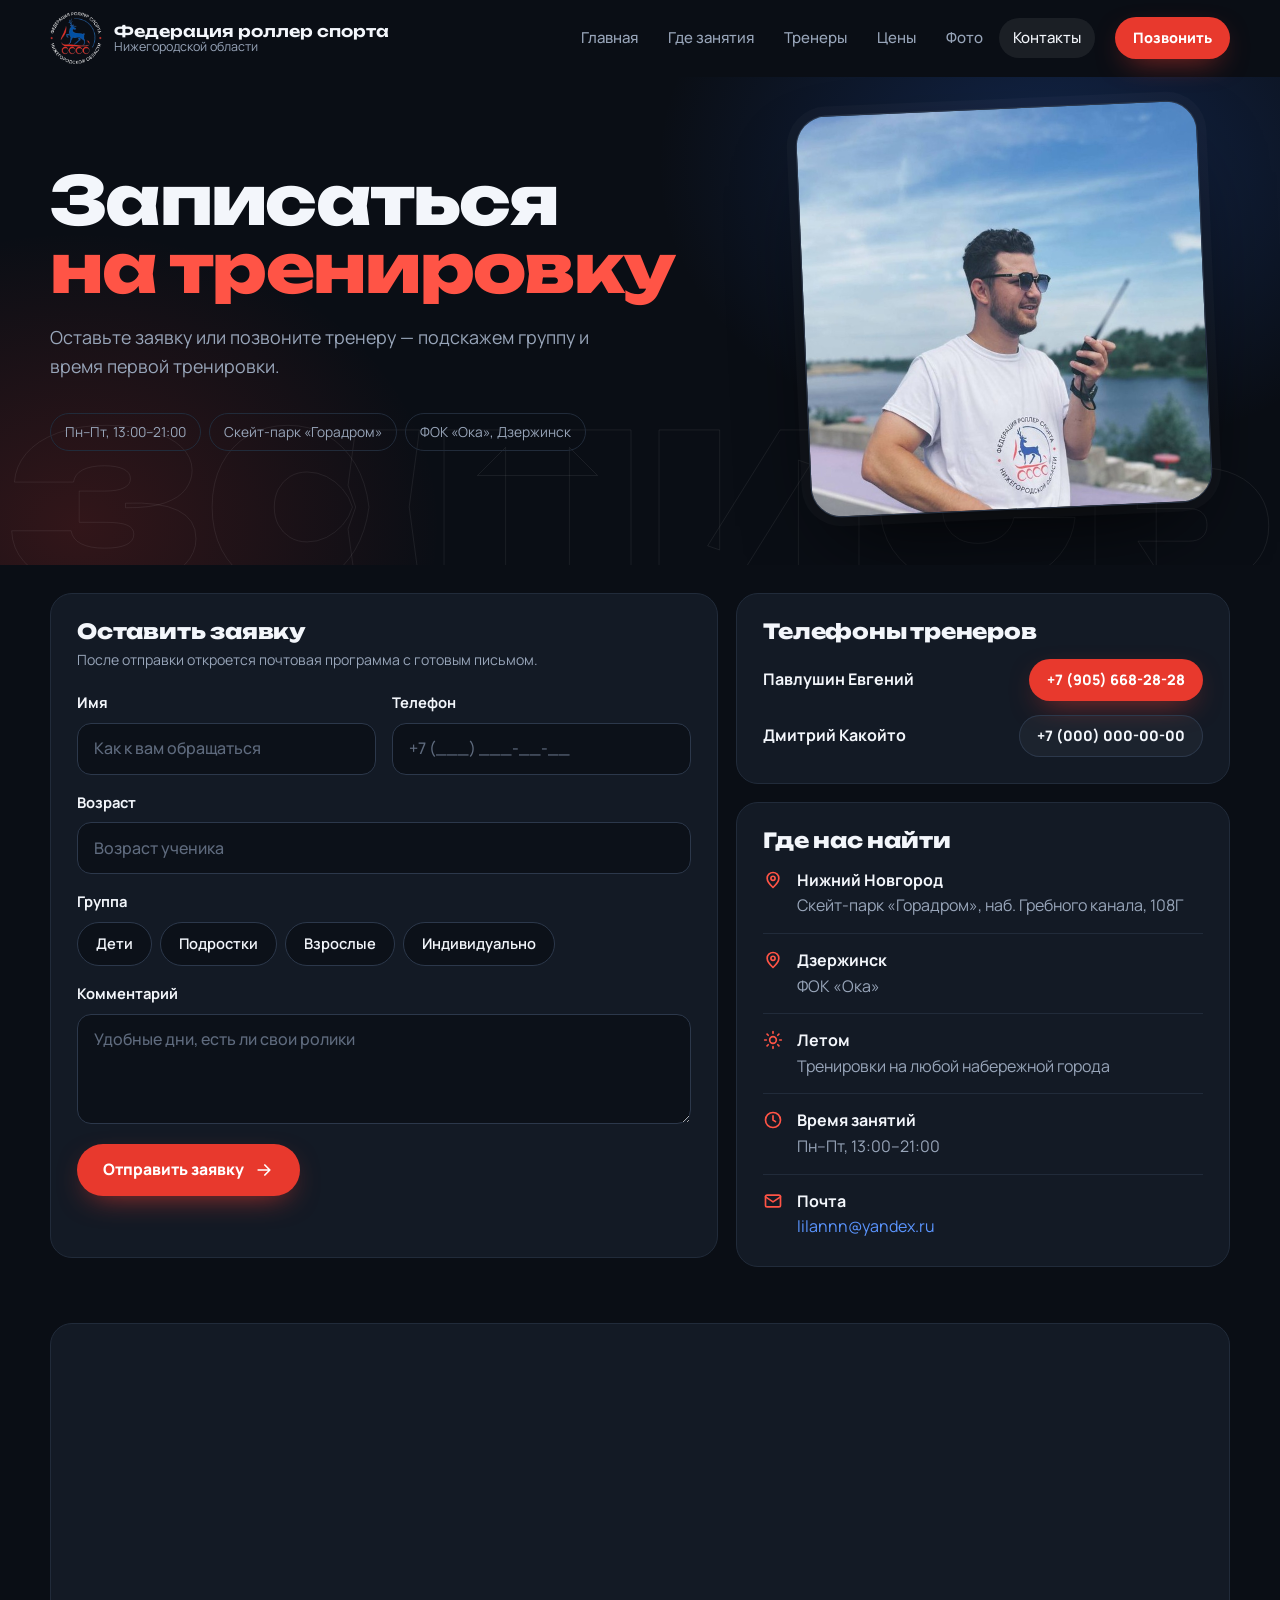
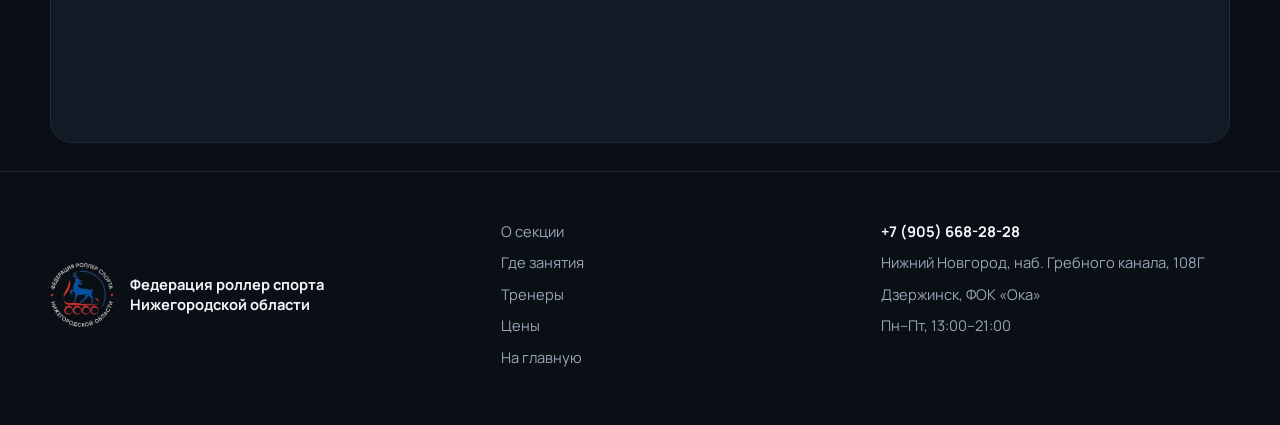
==== commit 34fd9f55: "Add files via upload" ====
--- a/contact.html
+++ b/contact.html
@@ -3,8 +3,8 @@
 <head>
     <meta charset="UTF-8">
     <meta name="viewport" content="width=device-width, initial-scale=1.0">
-    <title>Запись и контакты — секция роллерспорта</title>
-    <meta name="description" content="Запись в секцию роллерспорта в Нижнем Новгороде: заявка, телефоны тренеров, адрес и карта.">
+    <title>Контакты — Федерация роллер спорта Нижегородской области</title>
+    <meta name="description" content="Запись на тренировки Федерации роллер спорта Нижегородской области: заявка, телефоны тренеров, адреса площадок и карта.">
     <meta name="theme-color" content="#0a0e15">
     <link rel="icon" href="assets/images/logo1.png">
     <link rel="preconnect" href="https://fonts.googleapis.com">
@@ -19,8 +19,8 @@
             <a class="brand" href="index.html" aria-label="На главную">
                 <img src="assets/images/logo-light.png" alt="Федерация роллер спорта Нижегородской области" width="52" height="52">
                 <span class="brand-text">
-                    <span class="brand-name">Роллерспорт</span>
-                    <span class="brand-sub">Нижний Новгород</span>
+                    <span class="brand-name">Федерация роллер спорта</span>
+                    <span class="brand-sub">Нижегородской области</span>
                 </span>
             </a>
             <nav class="nav" id="site-nav">
@@ -29,7 +29,7 @@
                 <a href="index.html#coaches">Тренеры</a>
                 <a href="index.html#prices">Цены</a>
                 <a href="index.html#media">Фото</a>
-                <a class="active" href="contact.html">Запись и контакты</a>
+                <a class="active" href="contact.html">Контакты</a>
             </nav>
             <a class="btn btn-sm header-cta" href="tel:+79056682828">Позвонить</a>
             <button class="burger" type="button" aria-label="Меню" aria-expanded="false" aria-controls="site-nav" data-burger>
@@ -43,8 +43,7 @@
             <div class="hero-bg-word" aria-hidden="true">запись</div>
             <div class="wrap hero-grid">
                 <div class="hero-text">
-                    <p class="eyebrow" data-reveal><span class="live-dot"></span>Запись</p>
-                    <h1 data-reveal style="--i:1">Записаться <em>на&nbsp;секцию</em></h1>
+                    <h1 data-reveal style="--i:1">Записаться <em>на&nbsp;тренировку</em></h1>
                     <p class="lead" data-reveal style="--i:2">
                         Оставьте заявку или позвоните тренеру — подскажем группу
                         и время первой тренировки.
@@ -52,6 +51,7 @@
                     <ul class="hero-facts" data-reveal style="--i:3">
                         <li>Пн–Пт, 13:00–21:00</li>
                         <li>Скейт-парк «Горадром»</li>
+                        <li>ФОК «Ока», Дзержинск</li>
                     </ul>
                 </div>
                 <div class="page-photo-wrap" data-reveal style="--i:2">
@@ -122,7 +122,15 @@
                             <ul class="info-list">
                                 <li>
                                     <svg class="icon" viewBox="0 0 24 24" aria-hidden="true"><path d="M12 21s-7-6.2-7-11a7 7 0 0 1 14 0c0 4.8-7 11-7 11z"/><circle cx="12" cy="10" r="2.5"/></svg>
-                                    <div><strong>Адрес</strong>Нижний Новгород, наб. Гребного канала, 108Г</div>
+                                    <div><strong>Нижний Новгород</strong>Скейт-парк «Горадром», наб. Гребного канала, 108Г</div>
+                                </li>
+                                <li>
+                                    <svg class="icon" viewBox="0 0 24 24" aria-hidden="true"><path d="M12 21s-7-6.2-7-11a7 7 0 0 1 14 0c0 4.8-7 11-7 11z"/><circle cx="12" cy="10" r="2.5"/></svg>
+                                    <div><strong>Дзержинск</strong>ФОК «Ока»</div>
+                                </li>
+                                <li>
+                                    <svg class="icon" viewBox="0 0 24 24" aria-hidden="true"><circle cx="12" cy="12" r="4"/><path d="M12 2v2M12 20v2M4.9 4.9l1.4 1.4M17.7 17.7l1.4 1.4M2 12h2M20 12h2M4.9 19.1l1.4-1.4M17.7 6.3l1.4-1.4"/></svg>
+                                    <div><strong>Летом</strong>Тренировки на любой набережной города</div>
                                 </li>
                                 <li>
                                     <svg class="icon" viewBox="0 0 24 24" aria-hidden="true"><circle cx="12" cy="12" r="9"/><path d="M12 7v5l3 2"/></svg>
@@ -168,6 +176,7 @@
             <div class="footer-contacts">
                 <a href="tel:+79056682828">+7 (905) 668-28-28</a>
                 <span>Нижний Новгород, наб. Гребного канала, 108Г</span>
+                <span>Дзержинск, ФОК «Ока»</span>
                 <span>Пн–Пт, 13:00–21:00</span>
             </div>
         </div>
--- a/css/style.css
+++ b/css/style.css
@@ -111,6 +111,16 @@
     color: var(--red-2);
 }
 
+/* «Нижегородской области» — второй строкой мельче, иначе длинное слово не влезает на телефоне */
+.h1-sub {
+    display: block;
+    margin-top: 0.35em;
+    font-size: 0.42em;
+    font-weight: 600;
+    letter-spacing: 0;
+    color: var(--text);
+}
+
 h2 {
     font-weight: 800;
     font-size: clamp(1.7rem, 3.4vw, 2.6rem);
@@ -800,8 +810,10 @@
     gap: 24px;
 }
 
-.place-card .btn {
-    align-self: flex-start;
+.place-actions {
+    display: flex;
+    flex-wrap: wrap;
+    gap: 10px;
     margin-top: auto;
 }
 
@@ -864,9 +876,8 @@
 
 /* Тренеры */
 .coach {
-    display: grid;
-    grid-template-columns: 0.85fr 1fr;
-    gap: 6px;
+    display: flex;
+    flex-direction: column;
     background: var(--card);
     border: 1px solid var(--line);
     border-radius: var(--radius);
@@ -874,16 +885,30 @@
 }
 
 .coach-photo {
-    aspect-ratio: 4 / 5;
+    aspect-ratio: 1;
     border-radius: 16px;
     overflow: hidden;
     background: var(--card-2);
 }
 
+.coach-photo-empty {
+    display: grid;
+    place-items: center;
+    background:
+        radial-gradient(70% 70% at 30% 20%, rgba(42, 100, 212, 0.45), transparent 70%),
+        radial-gradient(60% 60% at 80% 90%, rgba(232, 57, 45, 0.35), transparent 70%),
+        var(--card-2);
+    font-family: var(--font-display);
+    font-weight: 800;
+    font-size: 7rem;
+    color: rgba(255, 255, 255, 0.9);
+}
+
 .coach-body {
+    flex: 1;
     display: flex;
     flex-direction: column;
-    padding: 16px 14px 14px 18px;
+    padding: 18px 14px 14px;
 }
 
 .coach-body h3 {
@@ -891,13 +916,12 @@
 }
 
 .coach-groups {
-    margin-top: 8px;
+    margin: 8px 0 20px;
     color: var(--muted);
 }
 
 .coach-exp {
-    margin: auto 0 20px;
-    padding-top: 20px;
+    margin: 0 0 20px;
     color: var(--muted);
     font-size: 0.95rem;
 }
@@ -911,8 +935,10 @@
     color: var(--text);
 }
 
+/* Кнопка прижата к низу, чтобы в ряду карточек разной высоты кнопки стояли на одной линии */
 .coach-body .btn {
     align-self: flex-start;
+    margin-top: auto;
 }
 
 /* Цены */
@@ -1535,6 +1561,10 @@
         height: 46px;
     }
 
+    .brand-name {
+        font-size: 0.84rem;
+    }
+
     .hero {
         padding: 20px 0 72px;
     }
@@ -1612,10 +1642,6 @@
         padding: 20px 18px;
     }
 
-    .coach {
-        grid-template-columns: 1fr;
-    }
-
     .coach-photo {
         aspect-ratio: 4 / 3;
     }
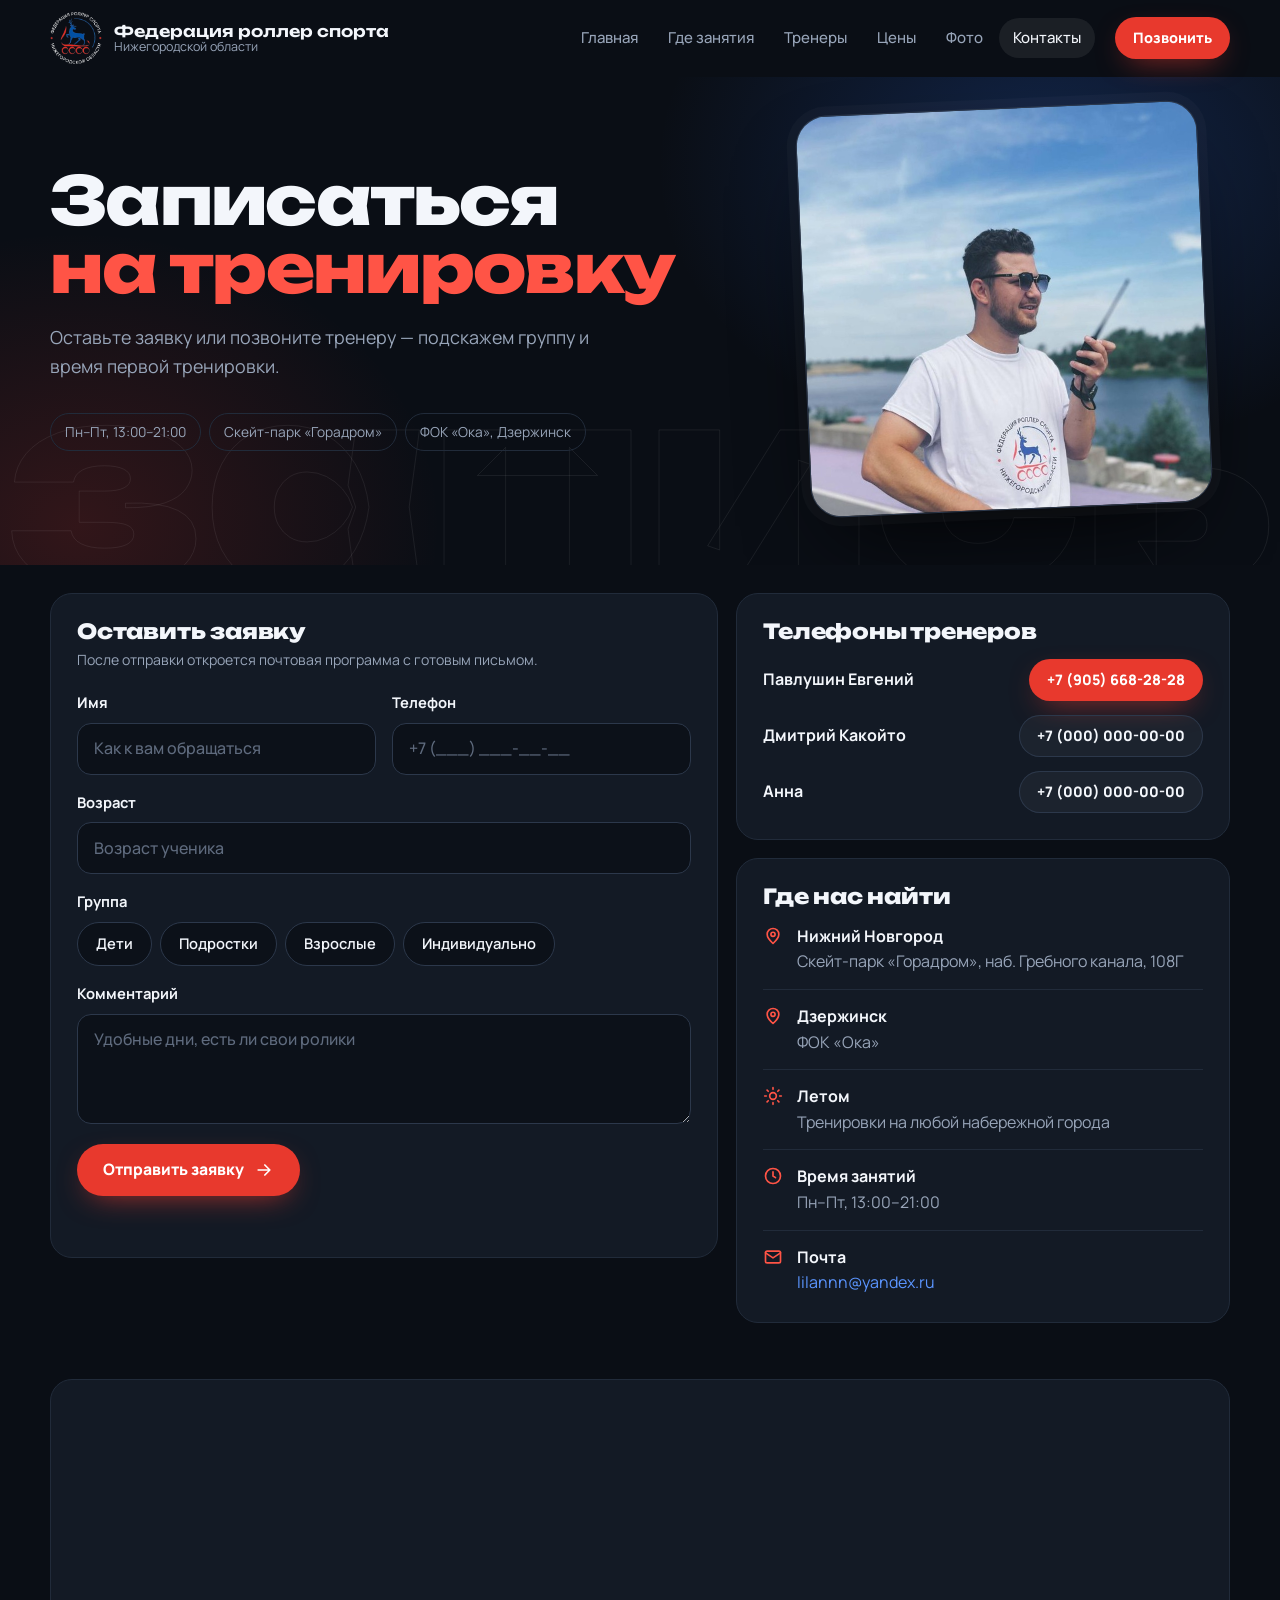
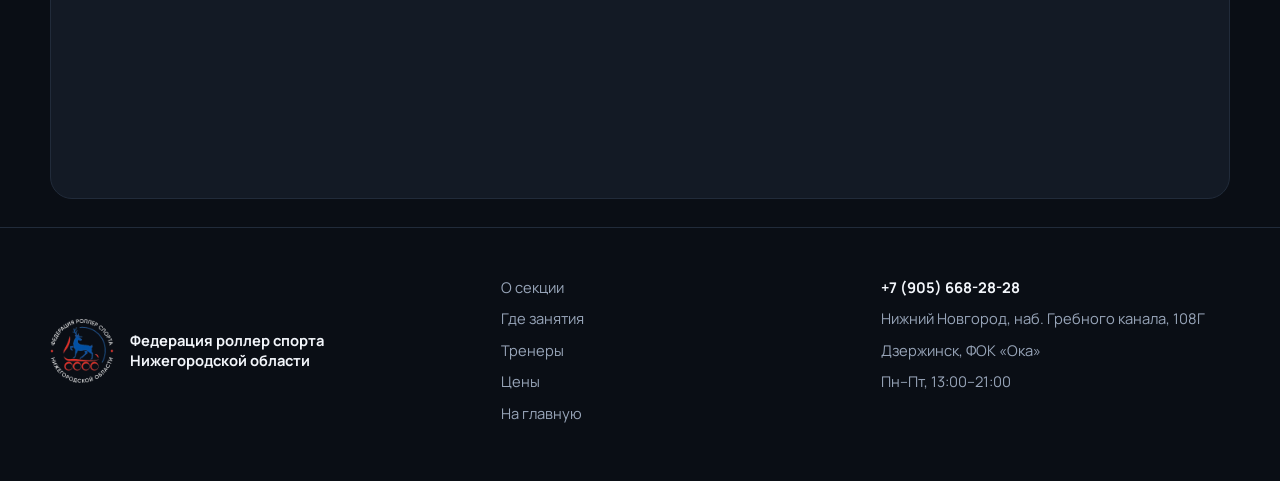
==== commit b36159fe: "Add files via upload" ====
--- a/contact.html
+++ b/contact.html
@@ -114,6 +114,11 @@
                                     <span>Дмитрий Какойто</span>
                                     <a class="btn btn-sm btn-ghost" href="tel:+70000000000">+7 (000) 000-00-00</a>
                                 </li>
+                                <li>
+                                    <span>Анна</span>
+                                    <!-- Заглушка: заменить на номер Анны и в href, и в тексте -->
+                                    <a class="btn btn-sm btn-ghost" href="tel:+70000000000">+7 (000) 000-00-00</a>
+                                </li>
                             </ul>
                         </article>
 
